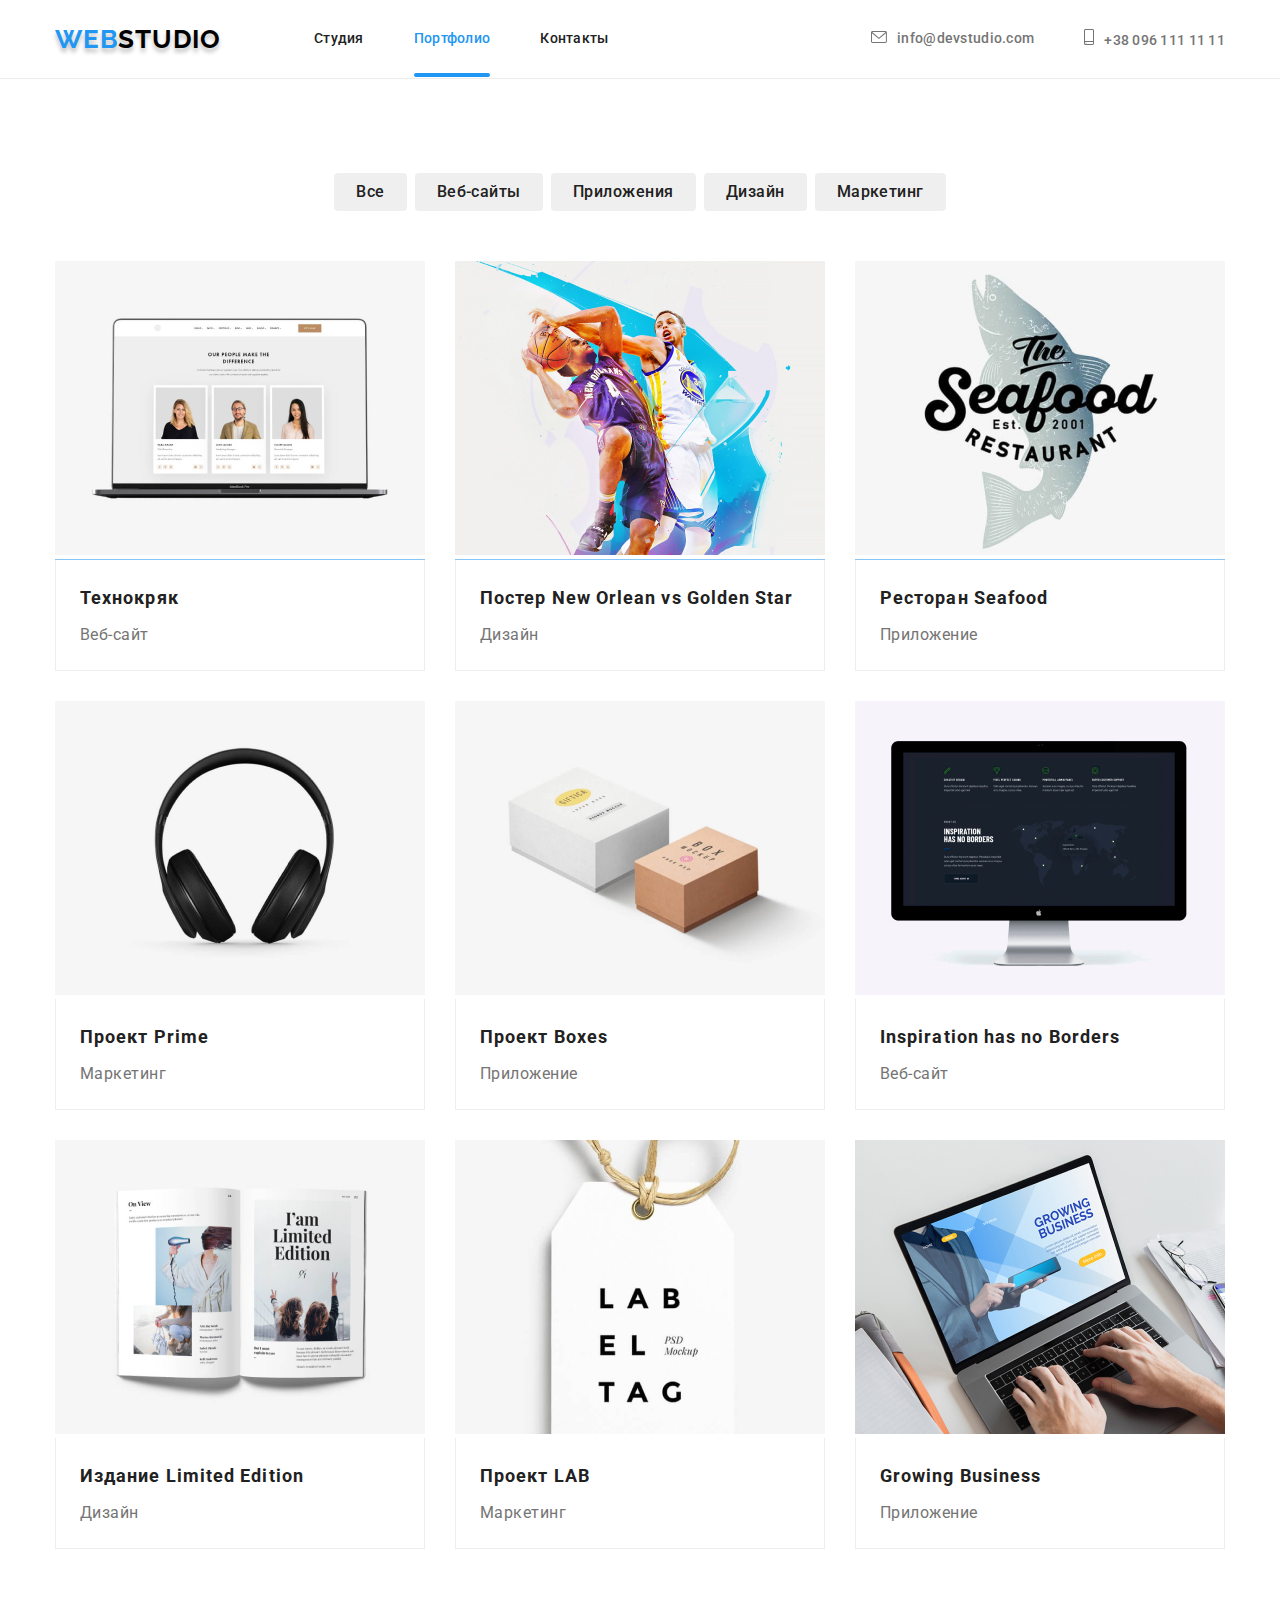
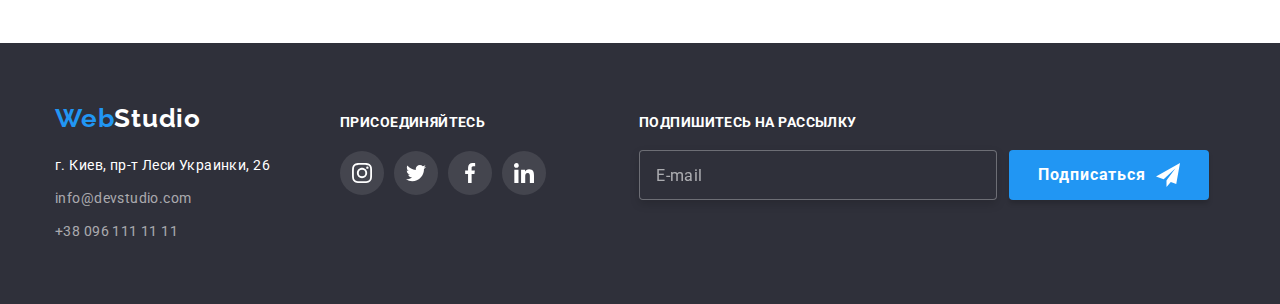
==== portfolio.html @ 94b94178 "створення 7 дз" ====
<!DOCTYPE html>
<html lang="ru">

<head>
  <meta charset="UTF-8" />
  <meta http-equiv="X-UA-Compatible" content="IE=edge" />
  <meta name="viewport" content="width=device-width, initial-scale=1.0" />
  <title>WebStudio</title>
  <link rel="preconnect" href="https://fonts.gstatic.com" />
  <link href="https://fonts.googleapis.com/css2?family=Raleway:wght@700&family=Roboto:wght@400;500;700;900&display=swap"
    rel="stylesheet" />
  <link rel="stylesheet"
    href="https://cdnjs.cloudflare.com/ajax/libs/modern-normalize/1.0.0/modern-normalize.min.css" />
  <link rel="stylesheet" href="https://cdnjs.cloudflare.com/ajax/libs/animate.css/4.1.1/animate.min.css" />
  <link rel="stylesheet" href="./css/styles.css" />
</head>

<body>
  <!--Верхняя линия-->
  <header class="upline">
    <div class="container upline-main">
      <nav class="upline-main-nav">
        <a class="logo link animate__heartBeat " href="./index.html">Web<span class="logo-upline">Studio</span></a>
        <ul class="upline-nav-list list">
          <li class="nav-item list">
            <a class="nav-item link" href="index.html">Студия</a>
          </li>
          <li class="nav-item list">
            <a class="nav-item link current" href="">Портфолио </a>
          </li>
          <li class="nav-item list">
            <a class="nav-item link" href="">Контакты</a>
          </li>
        </ul>
      </nav>
      <ul class="upline-contacts list">
        <li class="item">
          <a class="contacts link" href="mailto:info@devstudio.com">
            <svg class="upline-contacts-icon" height="12px" width="16px">
              <use href="./images/icons.svg#envelope"></use>
            </svg>info@devstudio.com</a>
        </li>
        <li class="item">
          <a class="contacts link" href="tel:380961111111">
            <svg class="upline-contacts-icon" height="16px" width="10px">
              <use href="./images/icons.svg#smartphone"></use>
            </svg>+38 096 111 11 11</a>
        </li>
      </ul>
    </div>
  </header>
  <main>
    <section class="portfolio-page">
      <div class="container">
        <!--Прихований заголоаок-->
        <h1 hidden>Портфоліо</h1>
        <h2 hidden>Фільтр по сторінці</h2>
        <ul class="filters-page list">
          <li class="item"> <button class="filters" type="button">Все</button> </li>
          <li class="item"> <button class="filters" type="button">Веб-сайты</button> </li>
          <li class="item"> <button class="filters" type="button">Приложения</button> </li>
          <li class="item"> <button class="filters" type="button">Дизайн</button> </li>
          <li class="item"> <button class="filters" type="button">Маркетинг</button> </li>
        </ul>
        <h2 hidden>Наші роботи</h2>
        <ul class="our-work list">
          <li class="item">
            <a class="projekts-link link" href="">
              <div class="projekts-overlay-works">
                <img src="./images/portfolio/img1.jpg" alt="Технокряк" width="370" height="294">
                <p class="projekts-overlay">Технокряк это современная площадка распространения коронавируса. Компании
                  используют эту платформу для цифрового
                  шпионажа и атак на защищённые сервера конкурентов.</p>
              </div>
              <div class="projekts">
                <h3 class="name-images">Технокряк</h3>
                <p class="name-kindofworks">Веб-сайт</p>
              </div>
            </a>
          </li>
          <li class="item">
            <a class="projekts-link link" href="">
              <div class="projekts-overlay-works">
                <img src="./images/portfolio/img2.jpg" alt="Постер New Orlean vs Golden Star" width="370" height="294">
                <p class="projekts-overlay">Технокряк это современная площадка распространения коронавируса. Компании
                  используют эту платформу для цифрового
                  шпионажа и атак на защищённые сервера конкурентов.</p>
              </div>
              <div class="projekts">
                <h3 class="name-images" lang="en">Постер New Orlean vs Golden Star</h3>
                <p class="name-kindofworks">Дизайн</p>
              </div>
            </a>
          </li>
          <li class="item">
            <a class="projekts-link link" href="">
              <div class="projekts-overlay-works">
                <img src="./images/portfolio/img3.jpg" alt="Ресторан Seafood" width="370" height="294">
                <p class="projekts-overlay">Технокряк это современная площадка распространения коронавируса. Компании
                  используют эту платформу для цифрового
                  шпионажа и атак на защищённые сервера конкурентов.</p>
              </div>
              <div class="projekts">
                <h3 class="name-images" lang="en">Ресторан Seafood</h3>
                <p class="name-kindofworks">Приложение</p>
              </div>
            </a>
          </li>
          <li class="item">
            <a class="projekts-link link" href="">
              <div class="projekts-overlay-works">
                <img src="./images/portfolio/img4.jpg" alt="Проект Prime" width="370" height="294">
                <p class="projekts-overlay">Технокряк это современная площадка распространения коронавируса. Компании
                  используют эту платформу для цифрового
                  шпионажа и атак на защищённые сервера конкурентов.</p>
              </div>
              <div class="projekts">
                <h3 class="name-images" lang="en">Проект Prime</h3>
                <p class="name-kindofworks">Маркетинг</p>
              </div>
            </a>
          </li>
          <li class="item"><a class="projekts-link link" href="">
              <div class="projekts-overlay-works">
                <img src="./images/portfolio/img5.jpg" alt="Проект Boxes" width="370" height="294">
                <p class="projekts-overlay">Технокряк это современная площадка распространения коронавируса. Компании
                  используют эту платформу для цифрового
                  шпионажа и атак на защищённые сервера конкурентов.</p>
              </div>
              <div class="projekts">
                <h3 class="name-images" lang="en">Проект Boxes</h3>
                <p class="name-kindofworks">Приложение</p>
              </div>
            </a>
          </li>
          <li class="item"><a class="projekts-link link" href="">
              <div class="projekts-overlay-works">
                <img src="./images/portfolio/img6.jpg" alt="Inspiration has no Borders" width="370" height="294">
                <p class="projekts-overlay">Технокряк это современная площадка распространения коронавируса. Компании
                  используют эту платформу для цифрового
                  шпионажа и атак на защищённые сервера конкурентов.</p>
              </div>
              <div class="projekts">
                <h3 class="name-images" lang="en">Inspiration has no Borders</h3>
                <p class="name-kindofworks">Веб-сайт</p>
              </div>
            </a>
          </li>
          <li class="item"><a class="projekts-link link" href="">
              <div class="projekts-overlay-works">
                <img src="./images/portfolio/img7.jpg" alt="Издание Limited Edition" width="370" height="294">
                <p class="projekts-overlay">Технокряк это современная площадка распространения коронавируса. Компании
                  используют эту платформу для цифрового
                  шпионажа и атак на защищённые сервера конкурентов.</p>
              </div>
              <div class="projekts">
                <h3 class="name-images" lang="en">Издание Limited Edition</h3>
                <p class="name-kindofworks">Дизайн</p>
              </div>
            </a>
          </li>
          <li class="item"><a class="projekts-link link" href="">
              <div class="projekts-overlay-works">
                <img src="./images/portfolio/img8.jpg" alt="Проект LAB" width="370" height="294">
                <p class="projekts-overlay">Технокряк это современная площадка распространения коронавируса. Компании
                  используют эту платформу для цифрового
                  шпионажа и атак на защищённые сервера конкурентов.</p>
              </div>
              <div class="projekts">
                <h3 class="name-images" lang="en">Проект LAB</h3>
                <p class="name-kindofworks">Маркетинг</p>
              </div>
            </a>
          </li>
          <li class="item">
            <a class="projekts-link link" href="">
              <div class="projekts-overlay-works">
                <img src="./images/portfolio/img9.jpg" alt="Growing Business" width="370" height="294">
                <p class="projekts-overlay">Технокряк это современная площадка распространения коронавируса. Компании
                  используют эту платформу для цифрового
                  шпионажа и атак на защищённые сервера конкурентов.</p>
              </div>
              <div class="projekts">
                <h3 class="name-images" lang="en">Growing Business</h3>
                <p class="name-kindofworks">Приложение</p>
              </div>
            </a>
          </li>
        </ul>
      </div>
    </section>

  </main>
  <!--Подвал страницы-->
  <footer class="footer-contacts">
    <div class="container footer-contacts-main">
      <div class="footer-contacts-outline">
        <a class="logo-down link" href="./index.html">Web<span class="logo-down-next">Studio</span></a>
        <address>
          <p class="address">г. Киев, пр-т Леси Украинки, 26</p>
          <ul class="outline-address list">
            <li class="mail">
              <a class="contacts-down mail" href="mailto:info@devstudio.com">info@devstudio.com</a>
            </li>
            <li class="tel">
              <a class="contacts-down" href="tel:380961111111">+38 096 111 11 11</a>
            </li>
          </ul>
        </address>
      </div>
      <div class="down-social-icon">
        <h3 class="contacts-down-social">присоединяйтесь</h3>
        <ul class="contacts-down-social-list list">
          <li class="contacts-down-social-icon-item">
            <a class="contacts-down-social-icon-link link" href="instagram">
              <svg class="contacts-down-social-icon" height="20px" width="20px">
                <use href="./images/icons.svg#instagram"></use>
              </svg></a>
          </li>
          <li class="contacts-down-social-icon-item">
            <a class="contacts-down-social-icon-link link" href="instagram">
              <svg class="contacts-down-social-icon" height="20px" width="20px">
                <use href="./images/icons.svg#twitter"></use>
              </svg></a>
          </li>
          <li class="contacts-down-social-icon-item">
            <a class="contacts-down-social-icon-link link" href="instagram">
              <svg class="contacts-down-social-icon" height="20px" width="20px">
                <use href="./images/icons.svg#facebook"></use>
              </svg></a>
          </li>
          <li class="contacts-down-social-icon-item">
            <a class="contacts-down-social-icon-link link" href="instagram">
              <svg class="contacts-down-social-icon" height="20px" width="20px">
                <use href="./images/icons.svg#linkedin"></use>
              </svg></a>
          </li>
        </ul>
      </div>
      <form action="#" class="footer-subscription-form">
        <p class="footer-subscription">Подпишитесь на рассылку</p>
        <span class="footer-subscription-fild-main"><label class="footer-subscription-fild">
            <input type="email" name="user-mail" class="footer-subscription-text-input" placeholder="E-mail">
          </label>
          <button type="submit" class="footer-subscription-button">Подписаться
            <span><svg class="footer-subscription-button-icon" height="24" width="24">
                <use href="./images/icons.svg#icon-send"></use>
              </svg></span>
          </button></span>
      </form>
    </div>
  </footer>
  <script src="./js/modal.js"></script>
</body>

</html>
---- css/styles.css ----
/*Палитра
font-family: 'Raleway', sans-serif;
font-family: 'Roboto', sans-serif;*/
/*Стандартные настройки*/
*,
*::before,
*::after {
  box-sizing: border-box;
}
:root {
  --title-text-color: #212121;
  --acsent-color: #2196f3;
  --secondary-color: #757575;
  --secondary-acsent-color: #ffffff;
}
body {
  font-family: 'Roboto', sans-serif;
}
.list {
  padding: 0;
  margin: 0;
  list-style: none;
}
.link {
  text-decoration: none;
}
h3,
p {
  margin: 0 auto;
  padding: 0;
}
.container {
  width: 1200px;
  padding-left: 15px;
  padding-right: 15px;
  margin: 0 auto;
}
/*Верхняя линия логотип*/
.upline {
  padding-top: 24px;
  padding-bottom: 24px;
  border-bottom: 1px solid #ececec;
}
.upline-main,
.upline-main-nav {
  display: flex;
  align-items: center;
}

.logo {
  color: var(--acsent-color);
  font-family: 'Raleway', sans-serif;
  font-weight: 700;
  font-size: 26px;
  line-height: 1.17;
  letter-spacing: 0.03em;
  text-shadow: 0px 4px 4px rgba(0, 0, 0, 0.25);
  text-transform: uppercase;
  cursor: pointer;
}
.logo-upline {
  color: #000000;
}
/*Верхняя линия навигация*/
.upline-nav-list {
  display: flex;
}
.nav-item:not(:first-child) {
  margin-left: 50px;
}
.upline-nav-list {
  margin-left: 93px;
}
.nav-item {
  position: relative;
  display: block;
  font-weight: 500;
  font-size: 14px;
  line-height: 1.14;
  letter-spacing: 0.02em;
  color: var(--title-text-color);
  transition: color, filter 250ms cubic-bezier(0.4, 0, 0.2, 1);
}
.current::after {
  content: '';
  position: absolute;
  bottom: 0;
  left: 0;
  transform: translateY(30px);
  width: 100%;
  height: 4px;
  background: var(--acsent-color);
  border-radius: 2px;
}
.list .link.current {
  color: var(--acsent-color);
}
.nav-item:hover,
.nav-item:focus {
  color: var(--acsent-color);
  filter: drop-shadow(0px 4px 4px rgba(0, 0, 0, 0.25));
}
/*Верхняя линия контакты*/
.upline-contacts {
  display: flex;
  margin-left: auto;
}
.upline-contacts .item + .item {
  margin-left: 50px;
}
.contacts {
  font-weight: 500;
  font-size: 14px;
  line-height: 1.14;
  letter-spacing: 0.02em;
  color: var(--secondary-color);
  transition: color 250ms cubic-bezier(0.4, 0, 0.2, 1);
}
.upline-contacts-icon {
  margin: 0 auto;
  margin-right: 10px;
  fill: var(--secondary-color);
  transition: fill 250ms cubic-bezier(0.4, 0, 0.2, 1);
}
.contacts:hover,
.contacts:focus {
  color: var(--acsent-color);
}
.contacts:hover .upline-contacts-icon,
.contacts:focus .upline-contacts-icon {
  fill: var(--acsent-color);
}

/* Эффективные решения для вашего бизнеса */
.section {
  padding-top: 200px;
  padding-bottom: 200px;
  background: #2f303a;
  max-width: 1600px;
  height: 600px;
  margin: 0 auto;
  outline: 1px solid #000000;
  background-image: linear-gradient(to right, rgba(47, 48, 58, 0.4), rgba(47, 48, 58, 0.4)),
    url(../images/fill/new_photo.png);
  background-repeat: no-repeat;
  background-position: center;
  background-size: cover;
  box-shadow: 0px 4px 4px rgba(0, 0, 0, 0.25);
  /*rgba(47, 48, 58, 0.4);*/
}
.main-section {
  text-align: center;
}
.header-main {
  font-weight: 900;
  font-size: 44px;
  line-height: 1.36;
  letter-spacing: 0.06em;
  text-transform: uppercase;
  color: var(--secondary-acsent-color);
  max-width: 696px;
  margin: 0 auto;
  margin-bottom: 30px;
}
/* Шапка */
.header-main-button {
  display: inline-block;
  padding: 10px 32px;
  font-family: inherit;
  font-weight: 700;
  font-size: 16px;
  line-height: 1.87;
  letter-spacing: 0.06em;
  color: var(--secondary-acsent-color);
  background-color: var(--acsent-color);
  border-radius: 4px;
  transition: color 250ms cubic-bezier(0.4, 0, 0.2, 1),
    background-color 250ms cubic-bezier(0.4, 0, 0.2, 1);
}
.header-main-button:hover,
.header-main-button:focus {
  font-family: inherit;
  font-weight: 700;
  font-size: 16px;
  line-height: 1.87;
  letter-spacing: 0.06em;
  color: var(--secondary-acsent-color);
  background-color: var(--acsent-color);
}
/* Особенности */
.futures {
  padding-top: 94px;
}
.specificsh-list {
  display: flex;
}
.specificsh-list .item {
  flex-wrap: wrap;
}
.specificsh-list .item:not(:first-child) {
  margin-left: 30px;
}
.specificsh-icon-box {
  display: flex;
  align-items: center;
  justify-content: center;
  margin: 0 auto;
  width: 100%;
  height: 120px;
  border-radius: 4px;
  background: #f5f4fa;
  margin-bottom: 30px;
}
.specificsh-icon {
  content: '';
  width: 70px;
  height: 70px;
}

.specificsh {
  margin-top: 0;
  margin-bottom: 10px;
  font-weight: 700;
  font-size: 14px;
  line-height: 1.14;
  letter-spacing: 0.03em;
  color: var(--title-text-color);
  text-transform: uppercase;
}
.specifics-text {
  margin-top: 0;
  margin-bottom: 0;
  font-size: 14px;
  line-height: 1.71;
  letter-spacing: 0.03em;
  color: var(--secondary-color);
}
/*Чем мы занимаемся*/
.working-kind-section {
  padding-top: 94px;
  padding-bottom: 94px;
}
.working-kind-list > img {
  display: block;
  background: #f5f4fa;
}
.working-kind-list {
  display: flex;
}
.working-kind-list .item:not(:first-child) {
  margin-left: 30px;
}
.working-kind {
  margin-top: 0;
  margin-bottom: 50px;
  text-align: center;
  font-weight: 700;
  font-size: 36px;
  line-height: 1.17;
  letter-spacing: 0.03em;
  color: var(--title-text-color);
}
.working-kind-overlay {
  position: relative;
  display: flex;
}
.overlay {
  position: absolute;
  bottom: 0;
  left: 0;
  width: 100%;
  padding-top: 27px;
  padding-bottom: 27px;
  font-size: 14px;
  line-height: 1.14;
  text-transform: uppercase;
  text-align: center;
  letter-spacing: 0.03em;
  color: var(--secondary-acsent-color);
  background: rgba(47, 48, 58, 0.8);
}

/*Наша команда*/
.our-team {
  padding-top: 94px;
  padding-bottom: 94px;
  background: #f5f4fa;
}
.working-list .item > img {
  display: block;
}
.working-list {
  display: flex;
}
.working-list .item {
  flex-wrap: nowrap;
  background-color: var(--secondary-acsent-color);
  box-shadow: 0px 1px 3px rgba(0, 0, 0, 0.12), 0px 1px 1px rgba(0, 0, 0, 0.14),
    0px 2px 1px rgba(0, 0, 0, 0.2);
  border-radius: 0px 0px 4px 4px;
}
.working-list .item:not(:first-child) {
  margin-left: 30px;
}
.working {
  margin: 0 auto;
  margin-bottom: 50px;
  text-align: center;
  font-weight: 700;
  font-size: 36px;
  line-height: 1.17;
  letter-spacing: 0.03em;
  color: var(--title-text-color);
}
.workers {
  padding: 30px 32px;
}

.name {
  padding-bottom: 4px;
  font-weight: 500;
  font-size: 16px;
  line-height: 1.19;
  letter-spacing: 0.03em;
  color: var(--title-text-color);
  text-align: center;
}
.profession {
  font-size: 16px;
  line-height: 1.19;
  letter-spacing: 0.03em;
  text-align: center;
  margin-bottom: 16px;
  color: var(--secondary-color);
}
.profession-social-list {
  display: flex;
  justify-content: space-between;
}
.profession-icon {
  display: flex;
  justify-content: center;
  align-items: center;
  fill: #b6b8af;
}
.profession-icon-link {
  display: flex;
  justify-content: center;
  align-items: center;
  width: 44px;
  height: 44px;
  background-color: var(--secondary-acsent-color);
  border-radius: 50%;
  transition: background-color 250ms cubic-bezier(0.4, 0, 0.2, 1);
}
.profession-social-icon {
  transition: fill 250ms cubic-bezier(0.4, 0, 0.2, 1);
}
.profession-icon-link:hover,
.profession-icon-link:focus {
  background-color: var(--acsent-color);
}
.profession-icon-link:hover .profession-social-icon,
.profession-icon-link:focus .profession-social-icon {
  fill: var(--secondary-acsent-color);
}
/* Постоянные клиенты */
.clients {
  padding-top: 94px;
  padding-bottom: 94px;
}
.regular-clients {
  margin: 0 auto;
  margin-bottom: 50px;
  text-align: center;
  font-weight: 700;
  font-size: 36px;
  line-height: 1.17;
  letter-spacing: 0.03em;
  color: var(--title-text-color);
}
.regular-clients-list {
  display: flex;
}
.regular-clients-icon-link {
  display: flex;
  justify-content: center;
  align-items: center;
  height: 92px;
  width: 170px;
  border-radius: 4px;
  border: 1px solid rgba(175, 177, 184, 1);
  fill: rgba(175, 177, 184, 1);
  transition: border 250ms cubic-bezier(0.4, 0, 0.2, 1);
}

.regular-clients-list .item:not(:first-child) {
  margin-left: 30px;
}
.regular-clients-logo-icon {
  transition: fill 250ms cubic-bezier(0.4, 0, 0.2, 1);
}
.regular-clients-icon-link:hover,
.regular-clients-icon-link:focus {
  border: 1px solid rgba(33, 150, 243, 1);
}
.regular-clients-icon-link:hover .regular-clients-logo-icon,
.regular-clients-icon-link:focus .regular-clients-logo-icon {
  fill: rgba(33, 150, 243, 1);
}
/*Подвал страницы*/
.footer-contacts {
  background: #2f303a;
  padding-top: 60px;
  padding-bottom: 60px;
}
.footer-contacts-outline {
  padding: 0;
}
.footer-contacts-outline > a {
  padding: 0;
  margin-top: 0;
  margin-bottom: 20px;
}
.footer-contacts-main {
  display: flex;
  align-items: baseline;
}
.down-social-icon {
  margin-left: 70px;
}
.logo-down {
  display: block;
  font-family: 'Raleway', sans-serif;
  font-weight: 700;
  font-size: 26px;
  line-height: 1.19;
  letter-spacing: 0.03em;
  color: var(--acsent-color);
}
.logo-down-next {
  font-family: 'Raleway', sans-serif;
  font-weight: 700;
  font-size: 26px;
  line-height: 1.19;
  letter-spacing: 0.03em;
  color: var(--secondary-acsent-color);
}
.mail {
  margin-bottom: 9px;
}
.address {
  margin-top: 0;
  padding: 0;
  margin-bottom: 9px;
  font-size: 14px;
  line-height: 1.71;
  letter-spacing: 0.03em;
  color: var(--secondary-acsent-color);
  font-style: normal;
}

.contacts-down {
  font-size: 14px;
  line-height: 1.71;
  letter-spacing: 0.03em;
  color: rgba(255, 255, 255, 0.6);
  font-style: normal;
  text-decoration: none;
  transition: color 250ms cubic-bezier(0.4, 0, 0.2, 1);
}

.contacts-down:hover,
.contacts-down:focus {
  text-decoration: none;
  color: var(--acsent-color);
}
.contacts-down-social {
  display: flex;
  margin-bottom: 20px;
  font-weight: bold;
  font-size: 14px;
  line-height: 1.14;
  letter-spacing: 0.03em;
  text-transform: uppercase;
  color: var(--secondary-acsent-color);
}
.contacts-down-social-list {
  display: flex;
}
.contacts-down-social-icon-item:not(:first-child) {
  margin-left: 10px;
}
.contacts-down-social-icon-link {
  display: flex;
  justify-content: center;
  align-items: center;
  width: 44px;
  height: 44px;
  fill: var(--secondary-acsent-color);
  background-color: rgba(255, 255, 255, 0.1);
  border-radius: 50%;
  transition: background-color 250ms cubic-bezier(0.4, 0, 0.2, 1);
}
.contacts-down-social-icon-link:hover,
.contacts-down-social-icon-link:focus {
  background-color: rgba(33, 150, 243, 1);
}
.footer-subscription-text-input::placeholder {
  font-size: 16px;
  line-height: 1.25;
  letter-spacing: 0.03em;
  color: rgba(255, 255, 255, 0.6);
}
.footer-subscription-form {
  display: block;
  margin-left: 93px;
}
.footer-subscription-fild-main {
  display: flex;
}
.footer-subscription {
  margin-bottom: 20px;
  font-weight: bold;
  font-size: 14px;
  line-height: 16px;
  letter-spacing: 0.03em;
  text-transform: uppercase;
  color: var(--secondary-acsent-color);
}
.footer-subscription-text-input {
  outline: none;
  padding-left: 16px;
  width: 358px;
  height: 50px;
  border: 1px solid rgba(255, 255, 255, 0.3);
  box-sizing: border-box;
  filter: drop-shadow(0px 4px 4px rgba(0, 0, 0, 0.15));
  border-radius: 4px;
  background: #2f303a;
}
.footer-subscription-button {
  display: flex;
  padding: 0;
  align-items: center;
  justify-content: center;
  text-align: center;
  width: 200px;
  height: 50px;
  margin-left: 12px;
  font-family: inherit;
  font-weight: bold;
  font-size: 16px;
  line-height: 1.87;
  letter-spacing: 0.06em;
  background: var(--acsent-color);
  color: #ffffff;
  border: none;
  box-shadow: 0px 4px 4px rgba(0, 0, 0, 0.15);
  border-radius: 4px;
}
.footer-subscription-button-icon {
  display: flex;
  align-items: center;
  justify-content: center;
  text-align: center;
  margin-left: 10px;
}

/*Портфоліо*/
/*.hidden {
}*/
.our-work .item > img {
  display: block;
}
.portfolio-page {
  padding-top: 94px;
  padding-bottom: 94px;
}
.filters-page {
  display: flex;
  justify-content: center;
  margin-bottom: 50px;
  padding: 0;
}
.filters {
  padding: 6px 22px;
  border: none;
  border-radius: 4px;
  font-family: inherit;
  font-weight: 500;
  font-size: 16px;
  line-height: 1.62;
  letter-spacing: 0.03em;
  color: var(--title-text-color);
  transition: color 250ms cubic-bezier(0.4, 0, 0.2, 1),
    background-color 250ms cubic-bezier(0.4, 0, 0.2, 1),
    box-shadow 250ms cubic-bezier(0.4, 0, 0.2, 1);
}
.filters:hover,
.filters:focus {
  padding: 6px 22px;
  border-radius: 4px;
  font-family: inherit;
  font-weight: 500;
  font-size: 16px;
  line-height: 1.62;
  letter-spacing: 0.03em;
  color: var(--secondary-acsent-color);
  background-color: var(--acsent-color);
  box-shadow: 0px 3px 1px rgba(0, 0, 0, 0.1), 0px 1px 2px rgba(0, 0, 0, 0.08),
    0px 2px 2px rgba(0, 0, 0, 0.12);
}
.filters-page li:not(:first-child) {
  margin-left: 8px;
}
.our-work {
  display: flex;
  flex-wrap: wrap;
}
.our-work .item {
  margin-right: 30px;
  margin-bottom: 30px;
  border: 1 px solid rgba(238, 238, 238, 1);
  background-color: var(--secondary-acsent-color);
}
.our-work .item:nth-child(3n) {
  margin-right: 0;
}
.our-work .item:nth-last-child(-n + 3) {
  margin-bottom: 0;
}
.projekts-overlay-works {
  position: relative;
  overflow: hidden;
}
.projekts-overlay {
  position: absolute;
  display: inline-block;
  bottom: 0;
  right: 0;
  padding: 63px 24px;
  width: 100%;
  height: 100%;
  font-weight: normal;
  font-size: 18px;
  line-height: 1.56;
  letter-spacing: 0.03em;
  text-align: left;
  color: var(--secondary-acsent-color);
  background-color: rgba(33, 150, 243, 0.9);
  overflow: auto;
  transform: translateY(100%);
  transition-property: transform;
  transition-duration: 250ms;
  transition-timing-function: cubic-bezier(0.4, 0, 0.2, 1);
}
.projekts-link:hover,
.projekts-link:focus {
  display: block;
  background-color: var(--secondary-acsent-color);
  border-bottom: 1px solid #eeeeee;
  box-sizing: border-box;
  box-shadow: 0px 1px 1px rgba(0, 0, 0, 0.12), 0px 4px 4px rgba(0, 0, 0, 0.06),
    1px 4px 6px rgba(0, 0, 0, 0.16);
}
.projekts-link:hover .projekts-overlay,
.projekts-link:focus .projekts-overlay {
  transform: translateY(0%);
}
.projekts {
  padding: 20px 24px;
  background-color: var(--secondary-acsent-color);
  border: 1px solid #eeeeee;
  border-top: none;
}
.name-images {
  margin-bottom: 4px;
  font-weight: 700;
  font-size: 18px;
  line-height: 2;
  letter-spacing: 0.06em;
  color: var(--title-text-color);
}
.name-kindofworks {
  font-size: 16px;
  line-height: 1.87;
  letter-spacing: 0.03em;
  color: var(--secondary-color);
}
/*модельне вікно*/
.backdrop {
  position: fixed;
  top: 0;
  left: 0;
  width: 100vw;
  height: 100vh;
  z-index: 100;
  background: rgba(0, 0, 0, 0.2);
  transition: opacity 250ms cubic-bezier(0.4, 0, 0.2, 1),
    visibility 250ms cubic-bezier(0.4, 0, 0.2, 1);
}
.modal {
  position: absolute;
  padding: 40px;
  top: 50%;
  left: 50%;
  transform: translate(-50%, -50%);
  width: 528px;
  height: 581px;
  background-color: var(--secondary-acsent-color);
  box-shadow: 0px 1px 3px rgba(0, 0, 0, 0.12), 0px 1px 1px rgba(0, 0, 0, 0.14),
    0px 2px 1px rgba(0, 0, 0, 0.2);
  border-radius: 4px;
}
.modal-close {
  position: absolute;
  top: 50%;
  left: 50%;
  transform: translate(-50%, -50%);
}
.modal-close-button {
  position: absolute;
  top: 8px;
  right: 8px;
  padding: 0;
  height: 30px;
  width: 30px;
  background: var(--secondary-acsent-color);
  border: 1px solid rgba(0, 0, 0, 0.1);
  border-radius: 50%;
  cursor: pointer;
  transition: fill 250ms cubic-bezier(0.4, 0, 0.2, 1), visibility 250ms cubic-bezier(0.4, 0, 0.2, 1);
}
.modal-close-button:hover,
.modal-close-button:focus {
  outline: none;
  fill: var(--acsent-color);
  border: 1px solid rgba(0, 0, 0, 0.1);
  border-radius: 50%;
}
.is-hidden {
  opacity: 0;
  visibility: hidden;
  pointer-events: none;
}
.modal-head {
  text-align: center;
  margin-left: 0;
  margin-right: 0;
  margin-bottom: 12px;
  font-weight: 700;
  font-size: 20px;
  line-height: 1.15;
  letter-spacing: 0.03em;
  color: var (--title-text-color);
}
.modal-contacts-fild {
  margin-bottom: 10px;
  font-weight: 400;
  font-size: 12px;
  line-height: 1.17;
  letter-spacing: 0.01em;
  color: var(--secondary-color);
  transition: fill 250ms cubic-bezier(0.4, 0, 0.2, 1), visibility 250ms cubic-bezier(0.4, 0, 0.2, 1);
}
.modal-checkbox-policy {
  display: flex;
  justify-content: space-around;
  align-items: center;
  font-weight: 400;
  font-size: 14px;
  line-height: 1.71;
  letter-spacing: 0.03em;
  color: var(--secondary-color);
}
.modal-contacts-form {
  display: flex;
  flex-direction: column;
}
.modal-text-input {
  width: 100%;
  height: 40px;
  padding-left: 40px;
  border: 1px solid rgba(33, 33, 33, 0.2);
  border-radius: 4px;
}
.modal-text-input:focus,
.modal-contacts-aria:focus {
  outline: none;
  border-color: var(--acsent-color);
}
.modal-button {
  margin: auto;
  margin-top: 30px;
  width: 200px;
  height: 50px;
  font-weight: 700;
  font-size: 16px;
  line-height: 1.87;
  letter-spacing: 0.06em;
  color: var(--secondary-acsent-color);
  border: none;
  background: #188ce8;
  box-shadow: 0px 4px 4px rgba(0, 0, 0, 0.15);
  border-radius: 4px;
}
.modal-contacts-fild-icon {
  position: relative;
  display: block;
  margin-top: 4px;
  border: none;
}
.modal-svg {
  outline: none;
  position: absolute;
  display: block;
  top: 50%;
  left: 12px;
  transform: translateY(-50%);
  transition: fill 250ms cubic-bezier(0.4, 0, 0.2, 1), visibility 250ms cubic-bezier(0.4, 0, 0.2, 1);
}
.modal-text-input:focus + .modal-svg {
  fill: var(--acsent-color);
}
.modal-contacts-aria {
  display: block;
  padding: 12px 16px;
  margin-top: 4px;
  width: 100%;
  height: 120px;
  border: 1px solid rgba(33, 33, 33, 0.2);
  border-radius: 4px;
  resize: none;
}
.modal-contacts-aria::placeholder {
  font-weight: 400px;
  font-size: 14px;
  line-height: 1.14;
  letter-spacing: 0.01em;
  color: rgba(117, 117, 117, 0.5);
}
.modal-checkbox:focus ~ .modal-checkbox-icon {
  border-color: var(--acsent-color);
}
.modal-checkbox:checked ~ .modal-checkbox-icon {
  background-color: var(--acsent-color);
  border-color: var(--acsent-color);
  background-image: url('../images/Vector.svg');
  background-size: contain;
}
.modal-checkbox-policy-a {
  font-weight: 400px;
  font-size: 14px;
  line-height: 1.71;
  letter-spacing: 0.03em;
  text-decoration-line: underline;
  color: var(--acsent-color);
}
.modal-checkbox-icon {
  width: 16px;
  height: 15px;
  border-radius: 4px;
  border: 1px solid #000000;
  box-shadow: 0px 4px 4px rgba(0, 0, 0, 0.25);
  transition: background-color, background-image 250ms cubic-bezier(0.4, 0, 0.2, 1),
    visibility 250ms cubic-bezier(0.4, 0, 0.2, 1);
}

.visually-hidden {
  position: absolute !important;
  clip: rect(1px 1px 1px 1px); /* IE6, IE7 */
  clip: rect(1px, 1px, 1px, 1px);
  padding: 0 !important;
  border: 0 !important;
  height: 1px !important;
  width: 1px !important;
  overflow: hidden;
}
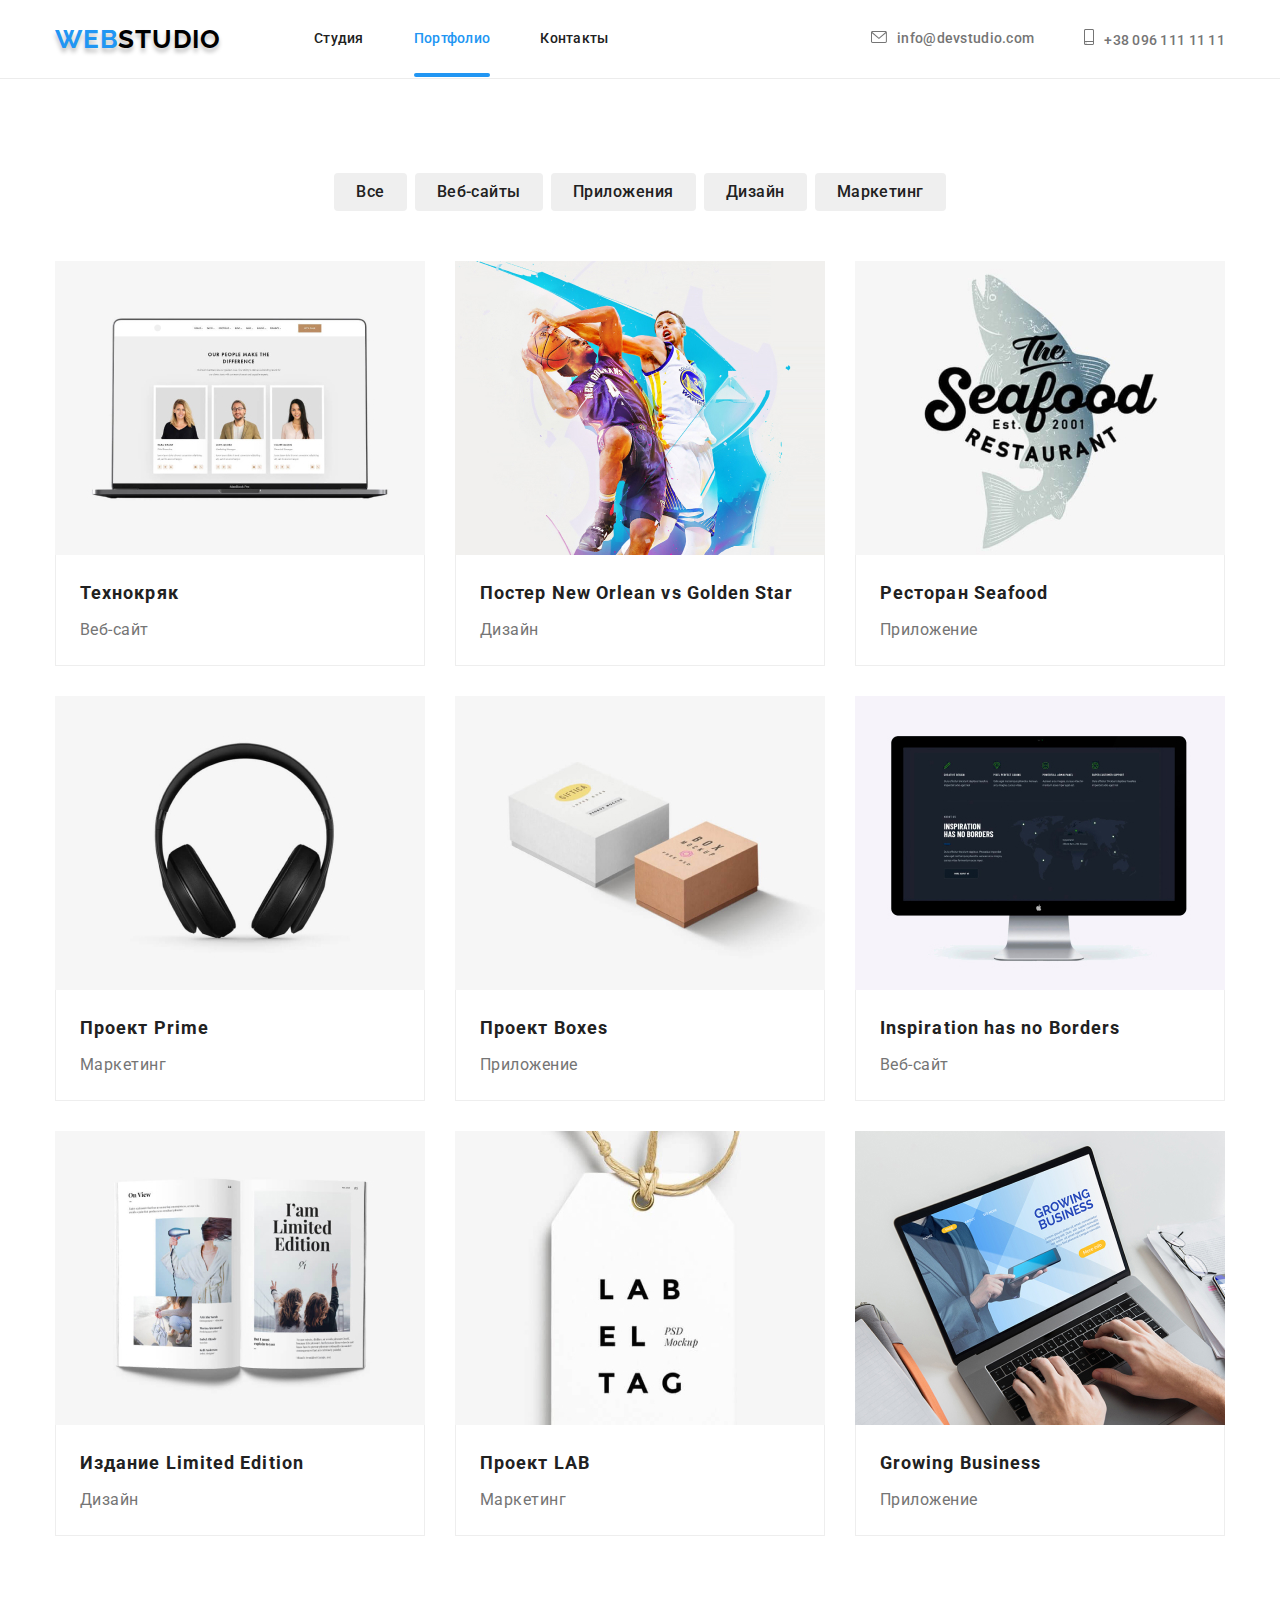
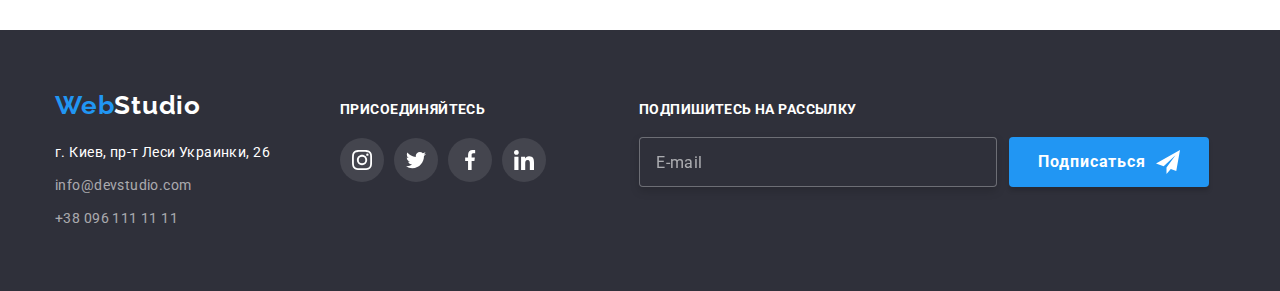
==== commit 2747b552: "BEM" ====
--- a/portfolio.html
+++ b/portfolio.html
@@ -12,37 +12,37 @@
   <link rel="stylesheet"
     href="https://cdnjs.cloudflare.com/ajax/libs/modern-normalize/1.0.0/modern-normalize.min.css" />
   <link rel="stylesheet" href="https://cdnjs.cloudflare.com/ajax/libs/animate.css/4.1.1/animate.min.css" />
-  <link rel="stylesheet" href="./css/styles.css" />
+  <link rel="stylesheet" href="./css/main.min.css" />
 </head>
 
 <body>
   <!--Верхняя линия-->
-  <header class="upline">
-    <div class="container upline-main">
-      <nav class="upline-main-nav">
-        <a class="logo link animate__heartBeat " href="./index.html">Web<span class="logo-upline">Studio</span></a>
-        <ul class="upline-nav-list list">
-          <li class="nav-item list">
-            <a class="nav-item link" href="index.html">Студия</a>
-          </li>
-          <li class="nav-item list">
-            <a class="nav-item link current" href="">Портфолио </a>
-          </li>
-          <li class="nav-item list">
-            <a class="nav-item link" href="">Контакты</a>
+  <header class="upline-main">
+    <div class="container upline">
+      <nav class="nav upline__nav ">
+        <a class="logo link animate__heartBeat " href="./index.html">Web<span class="logo__upline">Studio</span></a>
+        <ul class="nav__list list">
+          <li class="nav__item list">
+            <a class="nav__item link" href="index.html">Студия</a>
+          </li>
+          <li class="nav__item list">
+            <a class="nav__item link current" href="">Портфолио </a>
+          </li>
+          <li class="nav__item list">
+            <a class="nav__item link" href="">Контакты</a>
           </li>
         </ul>
       </nav>
-      <ul class="upline-contacts list">
+      <ul class="upline__contacts list">
         <li class="item">
           <a class="contacts link" href="mailto:info@devstudio.com">
-            <svg class="upline-contacts-icon" height="12px" width="16px">
+            <svg class="upline__icon" height="12px" width="16px">
               <use href="./images/icons.svg#envelope"></use>
             </svg>info@devstudio.com</a>
         </li>
         <li class="item">
           <a class="contacts link" href="tel:380961111111">
-            <svg class="upline-contacts-icon" height="16px" width="10px">
+            <svg class="upline__icon" height="16px" width="10px">
               <use href="./images/icons.svg#smartphone"></use>
             </svg>+38 096 111 11 11</a>
         </li>
@@ -50,139 +50,139 @@
     </div>
   </header>
   <main>
-    <section class="portfolio-page">
+    <section class="projekt portfolio-page">
       <div class="container">
         <!--Прихований заголоаок-->
         <h1 hidden>Портфоліо</h1>
         <h2 hidden>Фільтр по сторінці</h2>
-        <ul class="filters-page list">
-          <li class="item"> <button class="filters" type="button">Все</button> </li>
-          <li class="item"> <button class="filters" type="button">Веб-сайты</button> </li>
-          <li class="item"> <button class="filters" type="button">Приложения</button> </li>
-          <li class="item"> <button class="filters" type="button">Дизайн</button> </li>
-          <li class="item"> <button class="filters" type="button">Маркетинг</button> </li>
+        <ul class="portfolio filters-page list">
+          <li class="portfolio__item"> <button class="portfolio__filters" type="button">Все</button> </li>
+          <li class="portfolio__item"> <button class="portfolio__filters" type="button">Веб-сайты</button> </li>
+          <li class="portfolio__item"> <button class="portfolio__filters" type="button">Приложения</button> </li>
+          <li class="portfolio__item"> <button class="portfolio__filters" type="button">Дизайн</button> </li>
+          <li class="portfolio__item"> <button class="portfolio__filters" type="button">Маркетинг</button> </li>
         </ul>
         <h2 hidden>Наші роботи</h2>
-        <ul class="our-work list">
-          <li class="item">
-            <a class="projekts-link link" href="">
-              <div class="projekts-overlay-works">
+        <ul class="projekts our-work list">
+          <li class="item">
+            <a class="projekts__link link" href="">
+              <div class="projekts__overlay">
                 <img src="./images/portfolio/img1.jpg" alt="Технокряк" width="370" height="294">
-                <p class="projekts-overlay">Технокряк это современная площадка распространения коронавируса. Компании
-                  используют эту платформу для цифрового
-                  шпионажа и атак на защищённые сервера конкурентов.</p>
-              </div>
-              <div class="projekts">
-                <h3 class="name-images">Технокряк</h3>
-                <p class="name-kindofworks">Веб-сайт</p>
-              </div>
-            </a>
-          </li>
-          <li class="item">
-            <a class="projekts-link link" href="">
-              <div class="projekts-overlay-works">
+                <p class="projekts__describe">Технокряк это современная площадка распространения коронавируса. Компании
+                  используют эту платформу для цифрового
+                  шпионажа и атак на защищённые сервера конкурентов.</p>
+              </div>
+              <div class="kindofworks kind-works">
+                <h3 class="kindofworks__images">Технокряк</h3>
+                <p class="kindofworks__name">Веб-сайт</p>
+              </div>
+            </a>
+          </li>
+          <li class="item">
+            <a class="projekts__link link" href="">
+              <div class="projekts__overlay">
                 <img src="./images/portfolio/img2.jpg" alt="Постер New Orlean vs Golden Star" width="370" height="294">
-                <p class="projekts-overlay">Технокряк это современная площадка распространения коронавируса. Компании
-                  используют эту платформу для цифрового
-                  шпионажа и атак на защищённые сервера конкурентов.</p>
-              </div>
-              <div class="projekts">
-                <h3 class="name-images" lang="en">Постер New Orlean vs Golden Star</h3>
-                <p class="name-kindofworks">Дизайн</p>
-              </div>
-            </a>
-          </li>
-          <li class="item">
-            <a class="projekts-link link" href="">
-              <div class="projekts-overlay-works">
+                <p class="projekts__describe">Технокряк это современная площадка распространения коронавируса. Компании
+                  используют эту платформу для цифрового
+                  шпионажа и атак на защищённые сервера конкурентов.</p>
+              </div>
+              <div class="kindofworks kind-works">
+                <h3 class="kindofworks__images" lang="en">Постер New Orlean vs Golden Star</h3>
+                <p class="kindofworks__name">Дизайн</p>
+              </div>
+            </a>
+          </li>
+          <li class="item">
+            <a class="projekts__link link" href="">
+              <div class="projekts__overlay">
                 <img src="./images/portfolio/img3.jpg" alt="Ресторан Seafood" width="370" height="294">
-                <p class="projekts-overlay">Технокряк это современная площадка распространения коронавируса. Компании
-                  используют эту платформу для цифрового
-                  шпионажа и атак на защищённые сервера конкурентов.</p>
-              </div>
-              <div class="projekts">
-                <h3 class="name-images" lang="en">Ресторан Seafood</h3>
-                <p class="name-kindofworks">Приложение</p>
-              </div>
-            </a>
-          </li>
-          <li class="item">
-            <a class="projekts-link link" href="">
-              <div class="projekts-overlay-works">
+                <p class="projekts__describe">Технокряк это современная площадка распространения коронавируса. Компании
+                  используют эту платформу для цифрового
+                  шпионажа и атак на защищённые сервера конкурентов.</p>
+              </div>
+              <div class="kindofworks kind-works">
+                <h3 class="kindofworks__images" lang="en">Ресторан Seafood</h3>
+                <p class="kindofworks__name">Приложение</p>
+              </div>
+            </a>
+          </li>
+          <li class="item">
+            <a class="projekts__link link" href="">
+              <div class="projekts__overlay">
                 <img src="./images/portfolio/img4.jpg" alt="Проект Prime" width="370" height="294">
-                <p class="projekts-overlay">Технокряк это современная площадка распространения коронавируса. Компании
-                  используют эту платформу для цифрового
-                  шпионажа и атак на защищённые сервера конкурентов.</p>
-              </div>
-              <div class="projekts">
-                <h3 class="name-images" lang="en">Проект Prime</h3>
-                <p class="name-kindofworks">Маркетинг</p>
-              </div>
-            </a>
-          </li>
-          <li class="item"><a class="projekts-link link" href="">
-              <div class="projekts-overlay-works">
+                <p class="projekts__describe">Технокряк это современная площадка распространения коронавируса. Компании
+                  используют эту платформу для цифрового
+                  шпионажа и атак на защищённые сервера конкурентов.</p>
+              </div>
+              <div class="kindofworks kind-works">
+                <h3 class="kindofworks__images" lang="en">Проект Prime</h3>
+                <p class="kindofworks__name">Маркетинг</p>
+              </div>
+            </a>
+          </li>
+          <li class="item"><a class="projekts__link link" href="">
+              <div class="projekts__overlay">
                 <img src="./images/portfolio/img5.jpg" alt="Проект Boxes" width="370" height="294">
-                <p class="projekts-overlay">Технокряк это современная площадка распространения коронавируса. Компании
-                  используют эту платформу для цифрового
-                  шпионажа и атак на защищённые сервера конкурентов.</p>
-              </div>
-              <div class="projekts">
-                <h3 class="name-images" lang="en">Проект Boxes</h3>
-                <p class="name-kindofworks">Приложение</p>
-              </div>
-            </a>
-          </li>
-          <li class="item"><a class="projekts-link link" href="">
-              <div class="projekts-overlay-works">
+                <p class="projekts__describe">Технокряк это современная площадка распространения коронавируса. Компании
+                  используют эту платформу для цифрового
+                  шпионажа и атак на защищённые сервера конкурентов.</p>
+              </div>
+              <div class="kindofworks kind-works">
+                <h3 class="kindofworks__images" lang="en">Проект Boxes</h3>
+                <p class="kindofworks__name">Приложение</p>
+              </div>
+            </a>
+          </li>
+          <li class="item"><a class="projekts__link link" href="">
+              <div class="projekts__overlay">
                 <img src="./images/portfolio/img6.jpg" alt="Inspiration has no Borders" width="370" height="294">
-                <p class="projekts-overlay">Технокряк это современная площадка распространения коронавируса. Компании
-                  используют эту платформу для цифрового
-                  шпионажа и атак на защищённые сервера конкурентов.</p>
-              </div>
-              <div class="projekts">
-                <h3 class="name-images" lang="en">Inspiration has no Borders</h3>
-                <p class="name-kindofworks">Веб-сайт</p>
-              </div>
-            </a>
-          </li>
-          <li class="item"><a class="projekts-link link" href="">
-              <div class="projekts-overlay-works">
+                <p class="projekts__describe">Технокряк это современная площадка распространения коронавируса. Компании
+                  используют эту платформу для цифрового
+                  шпионажа и атак на защищённые сервера конкурентов.</p>
+              </div>
+              <div class="kindofworks kind-works">
+                <h3 class="kindofworks__images" lang="en">Inspiration has no Borders</h3>
+                <p class="kindofworks__name">Веб-сайт</p>
+              </div>
+            </a>
+          </li>
+          <li class="item"><a class="projekts__link link" href="">
+              <div class="projekts__overlay">
                 <img src="./images/portfolio/img7.jpg" alt="Издание Limited Edition" width="370" height="294">
-                <p class="projekts-overlay">Технокряк это современная площадка распространения коронавируса. Компании
-                  используют эту платформу для цифрового
-                  шпионажа и атак на защищённые сервера конкурентов.</p>
-              </div>
-              <div class="projekts">
-                <h3 class="name-images" lang="en">Издание Limited Edition</h3>
-                <p class="name-kindofworks">Дизайн</p>
-              </div>
-            </a>
-          </li>
-          <li class="item"><a class="projekts-link link" href="">
-              <div class="projekts-overlay-works">
+                <p class="projekts__describe">Технокряк это современная площадка распространения коронавируса. Компании
+                  используют эту платформу для цифрового
+                  шпионажа и атак на защищённые сервера конкурентов.</p>
+              </div>
+              <div class="kindofworks kind-works">
+                <h3 class="kindofworks__images" lang="en">Издание Limited Edition</h3>
+                <p class="kindofworks__name">Дизайн</p>
+              </div>
+            </a>
+          </li>
+          <li class="item"><a class="projekts__link link" href="">
+              <div class="projekts__overlay">
                 <img src="./images/portfolio/img8.jpg" alt="Проект LAB" width="370" height="294">
-                <p class="projekts-overlay">Технокряк это современная площадка распространения коронавируса. Компании
-                  используют эту платформу для цифрового
-                  шпионажа и атак на защищённые сервера конкурентов.</p>
-              </div>
-              <div class="projekts">
-                <h3 class="name-images" lang="en">Проект LAB</h3>
-                <p class="name-kindofworks">Маркетинг</p>
-              </div>
-            </a>
-          </li>
-          <li class="item">
-            <a class="projekts-link link" href="">
-              <div class="projekts-overlay-works">
+                <p class="projekts__describe">Технокряк это современная площадка распространения коронавируса. Компании
+                  используют эту платформу для цифрового
+                  шпионажа и атак на защищённые сервера конкурентов.</p>
+              </div>
+              <div class="kindofworks kind-works">
+                <h3 class="kindofworks__images" lang="en">Проект LAB</h3>
+                <p class="kindofworks__name">Маркетинг</p>
+              </div>
+            </a>
+          </li>
+          <li class="item">
+            <a class="projekts__link link" href="">
+              <div class="projekts__overlay">
                 <img src="./images/portfolio/img9.jpg" alt="Growing Business" width="370" height="294">
-                <p class="projekts-overlay">Технокряк это современная площадка распространения коронавируса. Компании
-                  используют эту платформу для цифрового
-                  шпионажа и атак на защищённые сервера конкурентов.</p>
-              </div>
-              <div class="projekts">
-                <h3 class="name-images" lang="en">Growing Business</h3>
-                <p class="name-kindofworks">Приложение</p>
+                <p class="projekts__describe">Технокряк это современная площадка распространения коронавируса. Компании
+                  используют эту платформу для цифрового
+                  шпионажа и атак на защищённые сервера конкурентов.</p>
+              </div>
+              <div class="kindofworks kind-works">
+                <h3 class="kindofworks__images" lang="en">Growing Business</h3>
+                <p class="kindofworks__name">Приложение</p>
               </div>
             </a>
           </li>
@@ -193,9 +193,9 @@
   </main>
   <!--Подвал страницы-->
   <footer class="footer-contacts">
-    <div class="container footer-contacts-main">
-      <div class="footer-contacts-outline">
-        <a class="logo-down link" href="./index.html">Web<span class="logo-down-next">Studio</span></a>
+    <div class="container footer__main">
+      <div class="footer__outline">
+        <a class="logo__down link" href="./index.html">Web<span class="logo__next">Studio</span></a>
         <address>
           <p class="address">г. Киев, пр-т Леси Украинки, 26</p>
           <ul class="outline-address list">
--- a/css/main.min.css
+++ b/css/main.min.css
@@ -0,0 +1,2 @@
+body{font-family:"Roboto", sans-serif}.list{padding:0;margin:0;list-style:none}.link{text-decoration:none}h3,h2,h1,p{margin:0 auto;padding:0}img{display:block}.container{width:1200px;padding-left:15px;padding-right:15px;margin:0 auto}*,*::before,*::after{box-sizing:border-box}:root{--title-text-color: #212121;--acsent-color: #2196f3;--secondary-color: #757575;--secondary-acsent-color: #ffffff}.visually-hidden{position:absolute !important;clip:rect(1px 1px 1px 1px);clip:rect(1px, 1px, 1px, 1px);padding:0 !important;border:0 !important;height:1px !important;width:1px !important;overflow:hidden}.modal-button{margin:auto;margin-top:30px;width:200px;height:50px;font-weight:700;font-size:16px;line-height:1.87;letter-spacing:0.06em;color:var(--secondary-acsent-color);border:none;background:#188ce8;box-shadow:0px 4px 4px rgba(0,0,0,0.15);border-radius:4px}.profession-icon-link{display:flex;justify-content:center;align-items:center;width:44px;height:44px;background-color:var(--secondary-acsent-color);border-radius:50%;transition:background-color 250ms cubic-bezier(0.4, 0, 0.2, 1)}.profession-icon-link:hover,.profession-icon-link:focus{background-color:var(--acsent-color)}.profession-social-icon{transition:fill 250ms cubic-bezier(0.4, 0, 0.2, 1)}.profession-icon-link:hover .profession-social-icon,.profession-icon-link:focus .profession-social-icon{fill:var(--secondary-acsent-color)}.profession-social-list{display:flex;justify-content:space-between}.profession-icon{display:flex;justify-content:center;align-items:center;fill:#b6b8af}.contacts-down-social{display:flex;margin-bottom:20px;font-weight:bold;font-size:14px;line-height:1.14;letter-spacing:0.03em;text-transform:uppercase;color:var(--secondary-acsent-color)}.contacts-down-social-list{display:flex}.contacts-down-social-icon-item:not(:first-child){margin-left:10px}.contacts-down-social-icon-link{display:flex;justify-content:center;align-items:center;width:44px;height:44px;fill:var(--secondary-acsent-color);background-color:rgba(255,255,255,0.1);border-radius:50%;transition:background-color 250ms cubic-bezier(0.4, 0, 0.2, 1)}.contacts-down-social-icon-link:hover,.contacts-down-social-icon-link:focus{background-color:#2196f3}.backdrop{position:fixed;top:0;left:0;width:100vw;height:100vh;z-index:100;background:rgba(0,0,0,0.2);transition:opacity 250ms cubic-bezier(0.4, 0, 0.2, 1),visibility 250ms cubic-bezier(0.4, 0, 0.2, 1)}.modal{position:absolute;padding:40px;top:50%;left:50%;transform:translate(-50%, -50%);width:528px;height:581px;background-color:var(--secondary-acsent-color);box-shadow:0px 1px 3px rgba(0,0,0,0.12),0px 1px 1px rgba(0,0,0,0.14),0px 2px 1px rgba(0,0,0,0.2);border-radius:4px}.modal-close{position:absolute;top:50%;left:50%;transform:translate(-50%, -50%)}.modal-close-button{position:absolute;top:8px;right:8px;padding:0;height:30px;width:30px;background:var(--secondary-acsent-color);border:1px solid rgba(0,0,0,0.1);border-radius:50%;cursor:pointer;transition:fill 250ms cubic-bezier(0.4, 0, 0.2, 1),visibility 250ms cubic-bezier(0.4, 0, 0.2, 1)}.modal-close-button:hover,.modal-close-button:focus{outline:none;fill:var(--acsent-color);border:1px solid rgba(0,0,0,0.1);border-radius:50%}.is-hidden{opacity:0;visibility:hidden;pointer-events:none}.modal-head{text-align:center;margin-left:0;margin-right:0;margin-bottom:12px;font-weight:700;font-size:20px;line-height:1.15;letter-spacing:0.03em;color:var --title-text-color}.modal-contacts-fild{margin-bottom:10px;font-weight:400;font-size:12px;line-height:1.17;letter-spacing:0.01em;color:var(--secondary-color);transition:fill 250ms cubic-bezier(0.4, 0, 0.2, 1),visibility 250ms cubic-bezier(0.4, 0, 0.2, 1)}.modal-checkbox-policy{display:flex;justify-content:space-around;align-items:center;font-weight:400;font-size:14px;line-height:1.71;letter-spacing:0.03em;color:var(--secondary-color)}.modal-contacts-form{display:flex;flex-direction:column}.modal-text-input{width:100%;height:40px;padding-left:40px;border:1px solid rgba(33,33,33,0.2);border-radius:4px}.modal-text-input:focus{outline:none;border-color:var(--acsent-color)}.modal-contacts-fild-icon{position:relative;display:block;margin-top:4px;border:none}.modal-svg{outline:none;position:absolute;display:block;top:50%;left:12px;transform:translateY(-50%);transition:fill 250ms cubic-bezier(0.4, 0, 0.2, 1),visibility 250ms cubic-bezier(0.4, 0, 0.2, 1)}.modal-text-input:focus+.modal-svg{fill:var(--acsent-color)}.modal-contacts-aria{display:block;padding:12px 16px;margin-top:4px;width:100%;height:120px;border:1px solid rgba(33,33,33,0.2);border-radius:4px;resize:none}.modal-contacts-aria:focus{outline:none;border-color:var(--acsent-color)}.modal-contacts-aria::placeholder{font-weight:400px;font-size:14px;line-height:1.14;letter-spacing:0.01em;color:rgba(117,117,117,0.5)}.modal-checkbox-policy-a{font-weight:400px;font-size:14px;line-height:1.71;letter-spacing:0.03em;text-decoration-line:underline;color:var(--acsent-color)}.modal-checkbox-icon{width:16px;height:15px;border-radius:4px;border:1px solid #000000;box-shadow:0px 4px 4px rgba(0,0,0,0.25);transition:background-color,background-image 250ms cubic-bezier(0.4, 0, 0.2, 1),visibility 250ms cubic-bezier(0.4, 0, 0.2, 1)}.modal-checkbox:focus ~ .modal-checkbox-icon{border-color:var(--acsent-color)}.modal-checkbox:checked ~ .modal-checkbox-icon{background-color:var(--acsent-color);border-color:var(--acsent-color);background-image:url("../images/Vector.svg");background-size:contain}.footer-subscription-form{display:block;margin-left:93px}.footer-subscription-fild-main{display:flex}.footer-subscription{margin-bottom:20px;font-weight:bold;font-size:14px;line-height:16px;letter-spacing:0.03em;text-transform:uppercase;color:var(--secondary-acsent-color)}.footer-subscription-text-input{outline:none;padding-left:16px;width:358px;height:50px;border:1px solid rgba(255,255,255,0.3);box-sizing:border-box;filter:drop-shadow(0px 4px 4px rgba(0,0,0,0.15));border-radius:4px;background:#2f303a}.footer-subscription-text-input::placeholder{font-size:16px;line-height:1.25;letter-spacing:0.03em;color:rgba(255,255,255,0.6)}.footer-subscription-button{display:flex;padding:0;align-items:center;justify-content:center;text-align:center;width:200px;height:50px;margin-left:12px;font-family:inherit;font-weight:bold;font-size:16px;line-height:1.87;letter-spacing:0.06em;background:var(--acsent-color);color:#ffffff;border:none;box-shadow:0px 4px 4px rgba(0,0,0,0.15);border-radius:4px}.footer-subscription-button-icon{display:flex;align-items:center;justify-content:center;text-align:center;margin-left:10px}.logo{color:var(--acsent-color);font-family:"Raleway", sans-serif;font-weight:700;font-size:26px;line-height:1.17;letter-spacing:0.03em;text-shadow:0px 4px 4px rgba(0,0,0,0.25);text-transform:uppercase;cursor:pointer}.logo__upline{color:#000000}.logo__down{display:block;font-family:"Raleway", sans-serif;font-weight:700;font-size:26px;line-height:1.19;letter-spacing:0.03em;color:var(--acsent-color)}.logo__next{font-family:"Raleway", sans-serif;font-weight:700;font-size:26px;line-height:1.19;letter-spacing:0.03em;color:var(--secondary-acsent-color)}.upline-main{padding-top:24px;padding-bottom:24px;border-bottom:1px solid #ececec}.upline,.upline__nav{display:flex;align-items:center}.nav__list{display:flex;margin-left:93px}.nav__item{position:relative;display:block;font-weight:500;font-size:14px;line-height:1.14;letter-spacing:0.02em;color:var(--title-text-color);transition:color,filter 250ms cubic-bezier(0.4, 0, 0.2, 1)}.nav__item:not(:first-child){margin-left:50px}.nav__item:hover,.nav__item:focus{color:var(--acsent-color);filter:drop-shadow(0px 4px 4px rgba(0,0,0,0.25))}.current::after{content:"";position:absolute;bottom:0;left:0;transform:translateY(30px);width:100%;height:4px;background:var(--acsent-color);border-radius:2px}.list .link.current{color:var(--acsent-color)}.upline__contacts{display:flex;margin-left:auto}.upline__contacts .item+.item{margin-left:50px}.contacts{font-weight:500;font-size:14px;line-height:1.14;letter-spacing:0.02em;color:var(--secondary-color);transition:color 250ms cubic-bezier(0.4, 0, 0.2, 1)}.contacts:hover,.contacts:focus{color:var(--acsent-color)}.upline__icon{margin:0 auto;margin-right:10px;fill:var(--secondary-color);transition:fill 250ms cubic-bezier(0.4, 0, 0.2, 1)}.contacts:hover .upline__icon,.contacts:focus .upline__icon{fill:var(--acsent-color)}.section-main{padding-top:200px;padding-bottom:200px;background:#2f303a;max-width:1600px;height:600px;margin:0 auto;outline:1px solid #000000;background-image:linear-gradient(to right, rgba(47,48,58,0.4), rgba(47,48,58,0.4)),url(../images/fill/new_photo.png);background-repeat:no-repeat;background-position:center;background-size:cover;box-shadow:0px 4px 4px rgba(0,0,0,0.25)}.header{text-align:center}.section__header{font-weight:900;font-size:44px;line-height:1.36;letter-spacing:0.06em;text-transform:uppercase;color:var(--secondary-acsent-color);max-width:696px;margin:0 auto;margin-bottom:30px}.section__button{display:inline-block;padding:10px 32px;font-family:inherit;font-weight:700;font-size:16px;line-height:1.87;letter-spacing:0.06em;color:var(--secondary-acsent-color);background-color:var(--acsent-color);border-radius:4px;transition:color 250ms cubic-bezier(0.4, 0, 0.2, 1),background-color 250ms cubic-bezier(0.4, 0, 0.2, 1)}.section__button:hover,.section__button:focus{font-family:inherit;font-weight:700;font-size:16px;line-height:1.87;letter-spacing:0.06em;color:var(--secondary-acsent-color);background-color:var(--acsent-color)}.futures-section{padding-top:94px}.specificsh__list{display:flex}.specificsh__list.item{flex-wrap:wrap}.specificsh__list.item:not(:first-child){margin-left:30px}.specificsh__box{display:flex;align-items:center;justify-content:center;margin:0 auto;width:100%;height:120px;border-radius:4px;background:#f5f4fa;margin-bottom:30px}.specificsh__icon{content:"";width:70px;height:70px}.specificsh__futures{margin-top:0;margin-bottom:10px;font-weight:700;font-size:14px;line-height:1.14;letter-spacing:0.03em;color:var(--title-text-color);text-transform:uppercase}.specifics__text{margin-top:0;margin-bottom:0;font-size:14px;line-height:1.71;letter-spacing:0.03em;color:var(--secondary-color)}.working-kind-section{padding-top:94px;padding-bottom:94px}.kind__list{display:flex}.kind__list .item:not(:first-child){margin-left:30px}.kind__list>img{display:block;background:#f5f4fa}.kinds{font-weight:700;font-size:36px;line-height:1.17;letter-spacing:0.03em;color:var(--title-text-color)}.working-kind{margin-top:0;margin-bottom:50px;text-align:center}.kind__overlay{position:relative;display:flex}.overlay{position:absolute;bottom:0;left:0;width:100%;padding-top:27px;padding-bottom:27px;font-size:14px;line-height:1.14;text-transform:uppercase;text-align:center;letter-spacing:0.03em;color:var(--secondary-acsent-color);background:rgba(47,48,58,0.8)}.our-team{padding-top:94px;padding-bottom:94px;background:#f5f4fa}.team__list{display:flex}.team__list .item{flex-wrap:nowrap;background-color:var(--secondary-acsent-color);box-shadow:0px 1px 3px rgba(0,0,0,0.12),0px 1px 1px rgba(0,0,0,0.14),0px 2px 1px rgba(0,0,0,0.2);border-radius:0px 0px 4px 4px}.team__list .item:not(:first-child){margin-left:30px}.team{text-align:center;font-weight:700;font-size:36px;line-height:1.17;letter-spacing:0.03em;color:var(--title-text-color)}.working-team{margin:0 auto;margin-bottom:50px}.team__workers{padding:30px 32px}.team__name{padding-bottom:4px;font-weight:500;font-size:16px;line-height:1.19;letter-spacing:0.03em;color:var(--title-text-color);text-align:center}.team__profession{font-size:16px;line-height:1.19;letter-spacing:0.03em;text-align:center;margin-bottom:16px;color:var(--secondary-color)}.clients-list{padding-top:94px;padding-bottom:94px}.group{text-align:center;font-weight:700;font-size:36px;line-height:1.17;letter-spacing:0.03em;color:var(--title-text-color)}.regular-clients{margin:0 auto;margin-bottom:50px}.group__list{display:flex}.group__list .item:not(:first-child){margin-left:30px}.group__link{display:flex;justify-content:center;align-items:center;height:92px;width:170px;border-radius:4px;border:1px solid #afb1b8;fill:#afb1b8;transition:border 250ms cubic-bezier(0.4, 0, 0.2, 1)}.group__link:hover,.group__link:focus{border:1px solid #2196f3}.group__logo{transition:fill 250ms cubic-bezier(0.4, 0, 0.2, 1)}.group__link:hover .group__logo,.group__link:focus .group__logo{fill:#2196f3}.footer-contacts{background:#2f303a;padding-top:60px;padding-bottom:60px}.footer__outline{padding:0}.footer__outline>a{padding:0;margin-top:0;margin-bottom:20px}.footer__main{display:flex;align-items:baseline}.down-social-icon{margin-left:70px}.mail{margin-bottom:9px}.address{margin-top:0;padding:0;margin-bottom:9px;font-size:14px;line-height:1.71;letter-spacing:0.03em;color:var(--secondary-acsent-color);font-style:normal}.contacts-down{font-size:14px;line-height:1.71;letter-spacing:0.03em;color:rgba(255,255,255,0.6);font-style:normal;text-decoration:none;transition:color 250ms cubic-bezier(0.4, 0, 0.2, 1)}.contacts-down:hover,.contacts-down:focus{text-decoration:none;color:var(--acsent-color)}.projekts .portfolio__item>img{display:block}.portfolio-page{padding-top:94px;padding-bottom:94px}.filters-page{display:flex;justify-content:center;margin-bottom:50px;padding:0}.filters-page li:not(:first-child){margin-left:8px}.portfolio__filters{padding:6px 22px;border:none;border-radius:4px;font-family:inherit;font-weight:500;font-size:16px;line-height:1.62;letter-spacing:0.03em;color:var(--title-text-color);transition:color 250ms cubic-bezier(0.4, 0, 0.2, 1),background-color 250ms cubic-bezier(0.4, 0, 0.2, 1),box-shadow 250ms cubic-bezier(0.4, 0, 0.2, 1)}.portfolio__filters:hover,.portfolio__filters:focus{padding:6px 22px;border-radius:4px;font-family:inherit;font-weight:500;font-size:16px;line-height:1.62;letter-spacing:0.03em;color:var(--secondary-acsent-color);background-color:var(--acsent-color);box-shadow:0px 3px 1px rgba(0,0,0,0.1),0px 1px 2px rgba(0,0,0,0.08),0px 2px 2px rgba(0,0,0,0.12)}.our-work{display:flex;flex-wrap:wrap}.our-work .item{margin-right:30px;margin-bottom:30px;border:1 px solid #eee;background-color:var(--secondary-acsent-color)}.our-work .item:nth-child(3n){margin-right:0}.our-work .item:nth-last-child(-n+3){margin-bottom:0}.projekts__overlay{position:relative;overflow:hidden}.projekts__describe{position:absolute;display:inline-block;bottom:0;right:0;padding:63px 24px;width:100%;height:100%;font-weight:normal;font-size:18px;line-height:1.56;letter-spacing:0.03em;text-align:left;color:var(--secondary-acsent-color);background-color:rgba(33,150,243,0.9);overflow:auto;transform:translateY(100%);transition-property:transform;transition-duration:250ms;transition-timing-function:cubic-bezier(0.4, 0, 0.2, 1)}.projekts__link:hover .projekts__describe,.projekts__link:focus .projekts__describe{transform:translateY(0%)}.projekts__link:hover,.projekts__link:focus{display:block;background-color:var(--secondary-acsent-color);border-bottom:1px solid #eeeeee;box-sizing:border-box;box-shadow:0px 1px 1px rgba(0,0,0,0.12),0px 4px 4px rgba(0,0,0,0.06),1px 4px 6px rgba(0,0,0,0.16)}.kind-works{padding:20px 24px}.kindofworks{background-color:var(--secondary-acsent-color);border:1px solid #eeeeee;border-top:none}.kindofworks__images{margin-bottom:4px;font-weight:700;font-size:18px;line-height:2;letter-spacing:0.06em;color:var(--title-text-color)}.kindofworks__name{font-size:16px;line-height:1.87;letter-spacing:0.03em;color:var(--secondary-color)}
+/*# sourceMappingURL=main.min.css.map */